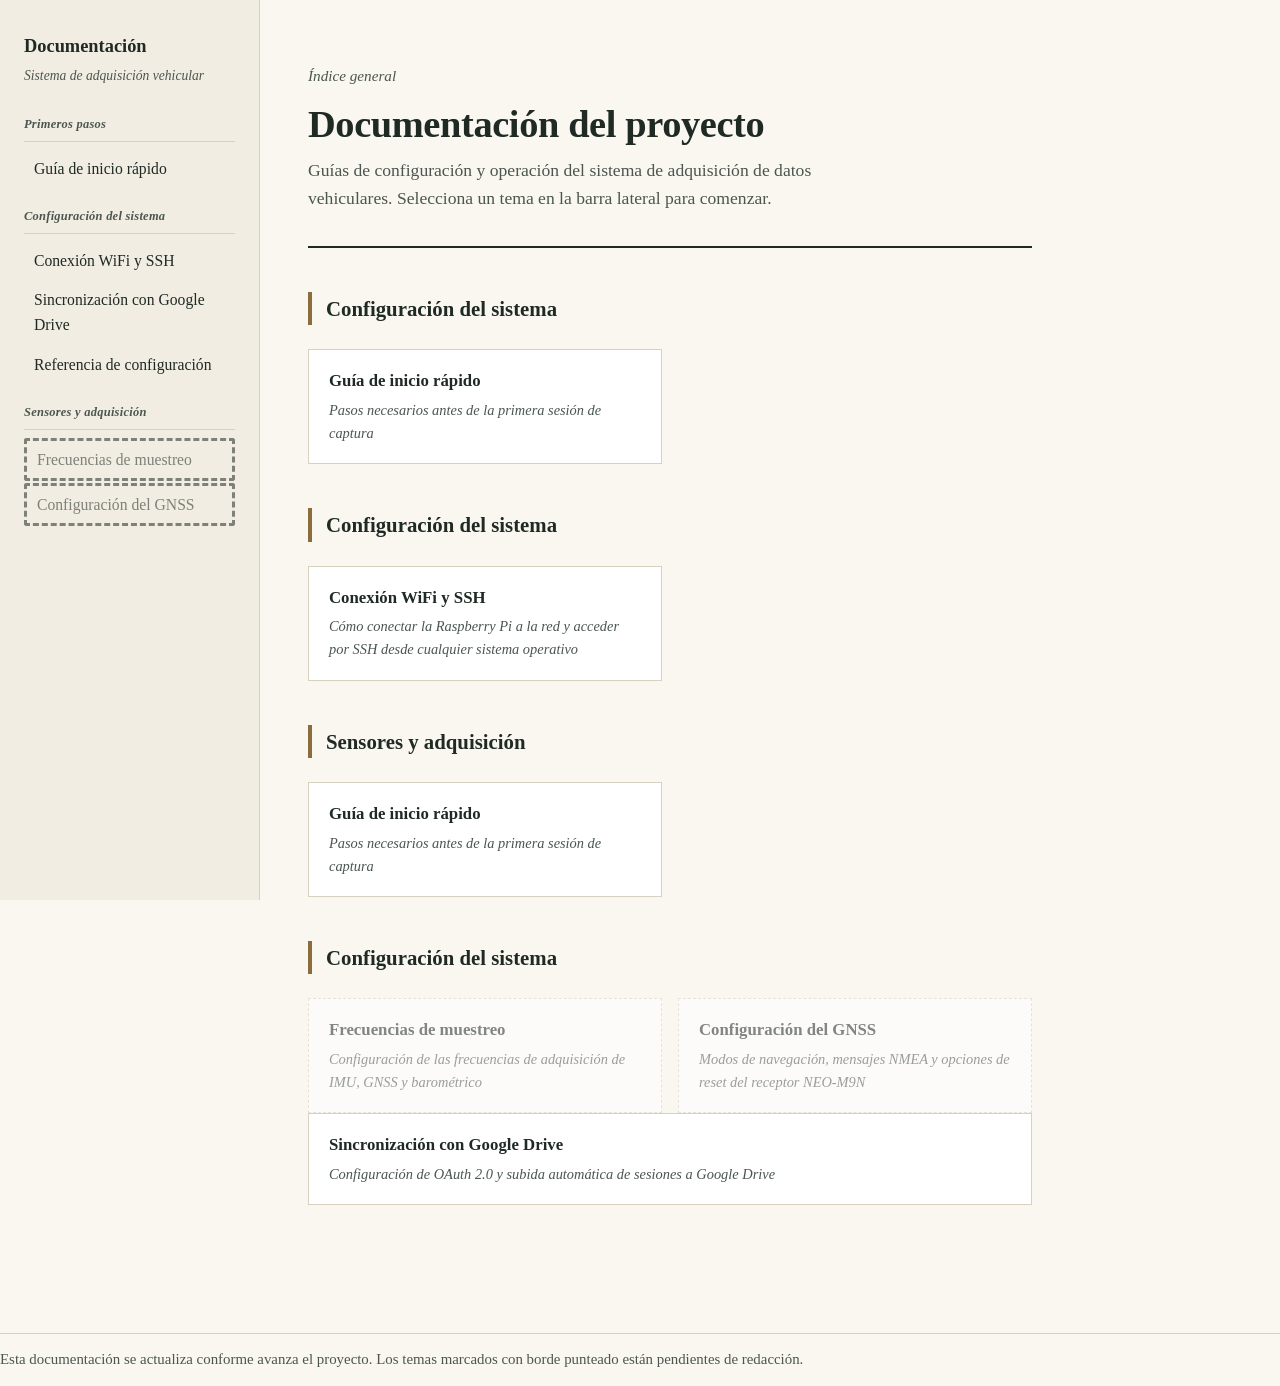
==== index.html @ 30e9092e "Agregando primera versión de documentación html del proyecto" ====
<!DOCTYPE html>
<html lang="es">
<head>
<meta charset="UTF-8">
<meta name="viewport" content="width=device-width, initial-scale=1.0">
<title>Documentación · Sistema de Adquisición Vehicular</title>
<link rel="stylesheet" href="assets/style.css">
</head>
<body>
<div class="layout">

  <!-- ============ SIDEBAR ============ -->
  <aside class="sidebar">
    <div class="brand">Documentación</div>
    <div class="brand-sub">Sistema de adquisición vehicular</div>

    <nav>
      <h4>Primeros pasos</h4>
      <ul>
        <li><a href="temas/inicio_rapido.html">Guía de inicio rápido</a></li>
      </ul>
      <h4>Configuración del sistema</h4>
      <ul>
        <li><a href="temas/conexion_wifi.html">Conexión WiFi y SSH</a></li>
        <li><a href="temas/sincronizacion_drive.html">Sincronización con Google Drive</a></li>
        <li><a href="temas/referencia_configuracion.html">Referencia de configuración</a></li>
      </ul>

      <h4>Sensores y adquisición</h4>
      <ul>
        <li><a href="#" class="pending">Frecuencias de muestreo</a></li>
        <li><a href="#" class="pending">Configuración del GNSS</a></li>
      </ul>
    </nav>
  </aside>

  <!-- ============ CONTENIDO ============ -->
  <main class="content">
    <header class="page-header">
      <p class="kicker">Índice general</p>
      <h1>Documentación del proyecto</h1>
      <p class="lede">Guías de configuración y operación del sistema de adquisición de datos vehiculares. Selecciona un tema en la barra lateral para comenzar.</p>
    </header>

    <h2>Configuración del sistema</h2>
    <div class="topic-grid">
      <a class="topic-card" href="temas/inicio_rapido.html">
        <div class="topic-title">Guía de inicio rápido</div>
        <div class="topic-desc">Pasos necesarios antes de la primera sesión de captura</div>
      </a>
    </div>

    <h2>Configuración del sistema</h2>
    <div class="topic-grid">
      <a class="topic-card" href="temas/conexion_wifi.html">
        <div class="topic-title">Conexión WiFi y SSH</div>
        <div class="topic-desc">Cómo conectar la Raspberry Pi a la red y acceder por SSH desde cualquier sistema operativo</div>
      </a>
    </div>

    <h2>Sensores y adquisición</h2>
    <div class="topic-grid">
      <a class="topic-card" href="temas/inicio_rapido.html">
        <div class="topic-title">Guía de inicio rápido</div>
        <div class="topic-desc">Pasos necesarios antes de la primera sesión de captura</div>
      </a>
    </div>

    <h2>Configuración del sistema</h2>
    <div class="topic-grid">
      <a class="topic-card pending" href="#">
        <div class="topic-title">Frecuencias de muestreo</div>
        <div class="topic-desc">Configuración de las frecuencias de adquisición de IMU, GNSS y barométrico</div>
      </a>
      <a class="topic-card pending" href="#">
        <div class="topic-title">Configuración del GNSS</div>
        <div class="topic-desc">Modos de navegación, mensajes NMEA y opciones de reset del receptor NEO-M9N</div>
      </a>
    </div>

    <a class="topic-card" href="temas/sincronizacion_drive.html">
        <div class="topic-title">Sincronización con Google Drive</div>
        <div class="topic-desc">Configuración de OAuth 2.0 y subida automática de sesiones a Google Drive</div>
      </a>
    </div>

    <p class="note" style="margin-top:32px;">Esta documentación se actualiza conforme avanza el proyecto. Los temas marcados con borde punteado están pendientes de redacción.</p>
  </main>

</div>
</body>
</html>
---- assets/style.css ----
:root{
  --paper:#faf7f1;
  --ink:#1f2a24;
  --ink-soft:#4a564f;
  --rule:#d8d0c0;
  --accent:#8a6d3b;
  --accent-soft:#efe6d4;
  --formula-bg:#f1ece0;
  --pos:#3f6b4a;
  --neg:#a4443a;
  --sidebar-w:260px;
}
*{box-sizing:border-box;}
html,body{margin:0;padding:0;}
body{
  background:var(--paper);
  color:var(--ink);
  font-family:"Iowan Old Style","Palatino Linotype",Palatino,Georgia,serif;
  line-height:1.6;
}

/* ---------- Layout general: sidebar + contenido ---------- */
.layout{
  display:flex;
  min-height:100vh;
}

.sidebar{
  width:var(--sidebar-w);
  flex-shrink:0;
  background:#f2ede2;
  border-right:1px solid var(--rule);
  padding:32px 24px;
  position:sticky;
  top:0;
  height:100vh;
  overflow-y:auto;
}
.sidebar .brand{
  font-size:1.15rem;
  font-weight:600;
  margin-bottom:4px;
}
.sidebar .brand-sub{
  font-size:0.85rem;
  font-style:italic;
  color:var(--ink-soft);
  margin-bottom:28px;
}
.sidebar nav h4{
  font-size:0.78rem;
  text-transform:none;
  letter-spacing:0.02em;
  color:var(--ink-soft);
  font-style:italic;
  margin:20px 0 8px 0;
  border-bottom:1px solid var(--rule);
  padding-bottom:6px;
}
.sidebar nav ul{
  list-style:none;
  margin:0 0 4px 0;
  padding:0;
}
.sidebar nav li{margin-bottom:2px;}
.sidebar nav a{
  display:block;
  padding:6px 10px;
  border-radius:3px;
  color:var(--ink);
  text-decoration:none;
  font-size:0.98rem;
}
.sidebar nav a:hover{
  background:var(--accent-soft);
}
.sidebar nav a.active{
  background:var(--accent);
  color:#fff;
}

.content{
  flex:1;
  padding:64px 48px 96px;
  max-width:820px;
}

@media (max-width:800px){
  .layout{flex-direction:column;}
  .sidebar{
    width:100%;
    height:auto;
    position:relative;
    border-right:none;
    border-bottom:1px solid var(--rule);
  }
  .content{padding:36px 24px 64px;}
}

/* ---------- Estilos de contenido (compartidos entre temas) ---------- */
header.page-header{
  border-bottom:2px solid var(--ink);
  padding-bottom:20px;
  margin-bottom:40px;
}
header.page-header .kicker{
  font-style:italic;
  color:var(--ink-soft);
  font-size:0.95rem;
  margin:0 0 6px 0;
}
h1{font-size:2.4rem;margin:0;letter-spacing:-0.01em;}
h2{
  font-size:1.3rem;
  margin:44px 0 12px 0;
  border-left:4px solid var(--accent);
  padding-left:14px;
}
h3{font-size:1.02rem;margin:22px 0 8px 0;color:var(--accent);}
p{margin:0 0 14px 0;font-size:1.03rem;}
.lede{font-size:1.1rem;color:var(--ink-soft);max-width:60ch;}

.formula{
  background:var(--formula-bg);
  border:1px solid var(--rule);
  border-radius:2px;
  padding:20px 24px;
  margin:16px 0;
  font-family:"Cambria Math","Georgia",serif;
  font-size:1.2rem;
  text-align:center;
  overflow-x:auto;
}
.formula .label{
  display:block;
  font-family:"Iowan Old Style",Georgia,serif;
  font-style:italic;
  font-size:0.82rem;
  color:var(--ink-soft);
  text-align:left;
  margin-bottom:8px;
}
sup{font-size:0.7em;}
.frac{display:inline-block;vertical-align:middle;text-align:center;}
.frac > span{display:block;padding:0 6px;}
.frac .num{border-bottom:1.5px solid var(--ink);padding-bottom:3px;}
.frac .den{padding-top:3px;}

table{width:100%;border-collapse:collapse;margin:16px 0 8px 0;font-size:0.98rem;}
th,td{text-align:left;padding:9px 12px;border-bottom:1px solid var(--rule);}
th{font-style:italic;color:var(--ink-soft);font-weight:normal;border-bottom:2px solid var(--ink);}
.sign-pos{color:var(--pos);font-weight:600;}
.sign-neg{color:var(--neg);font-weight:600;}

.example{
  background:var(--accent-soft);
  border-left:4px solid var(--accent);
  padding:18px 22px;
  margin:16px 0;
}
.example h3{margin-top:0;color:var(--ink);}
.example table{margin-top:10px;}
.example th,.example td{border-bottom:1px solid #ddd0af;}

ul, ol{margin:0 0 14px 0;padding-left:22px;}
li{margin-bottom:6px;}

.note{
  font-size:0.93rem;
  color:var(--ink-soft);
  border-top:1px solid var(--rule);
  padding-top:14px;
  margin-top:14px;
}

.callout{
  border:1px solid var(--ink);
  padding:14px 18px;
  margin:18px 0;
  position:relative;
}
.callout .tag{
  position:absolute;
  top:-11px;
  left:16px;
  background:var(--paper);
  padding:0 8px;
  font-style:italic;
  font-size:0.85rem;
  color:var(--ink-soft);
}

.page-footer{
  margin-top:52px;
  padding-top:16px;
  border-top:2px solid var(--ink);
  font-size:0.88rem;
  color:var(--ink-soft);
  font-style:italic;
}

.topic-grid{
  display:grid;
  grid-template-columns:1fr 1fr;
  gap:16px;
  margin-top:24px;
}
.topic-card{
  display:block;
  border:1px solid var(--rule);
  padding:18px 20px;
  text-decoration:none;
  color:var(--ink);
  background:#fff;
}
.topic-card:hover{border-color:var(--accent);}
.topic-card .topic-title{font-size:1.05rem;font-weight:600;margin-bottom:4px;}
.topic-card .topic-desc{font-size:0.9rem;color:var(--ink-soft);font-style:italic;}
.pending{
  opacity:0.55;
  border-style:dashed;
}

/* ---------- Bloques de código ---------- */
.code-block{
  background:#20261f;
  border-radius:3px;
  margin:16px 0;
  overflow:hidden;
  font-family:"SF Mono","Fira Code",Consolas,Menlo,monospace;
  font-size:0.9rem;
}
.code-block .code-label{
  background:#141a13;
  color:#a8b3a2;
  font-family:"Iowan Old Style",Georgia,serif;
  font-style:italic;
  font-size:0.8rem;
  padding:8px 16px;
}
.code-block pre{
  margin:0;
  padding:16px 20px;
  overflow-x:auto;
  color:#e9ecdf;
  line-height:1.55;
}
.code-block code{background:none;padding:0;}
.code-block .cm{color:#7f8c76;}
.code-block .kw{color:#e0a458;}
.code-block .fn{color:#9fc6e0;}
.code-block .st{color:#c3d69b;}
.code-block .nb{color:#d9a5a0;}

.code-out{
  background:#f1ece0;
  border:1px solid var(--rule);
  border-top:none;
  font-family:"SF Mono","Fira Code",Consolas,Menlo,monospace;
  font-size:0.85rem;
  padding:14px 20px;
  white-space:pre;
  overflow-x:auto;
  color:var(--ink-soft);
}
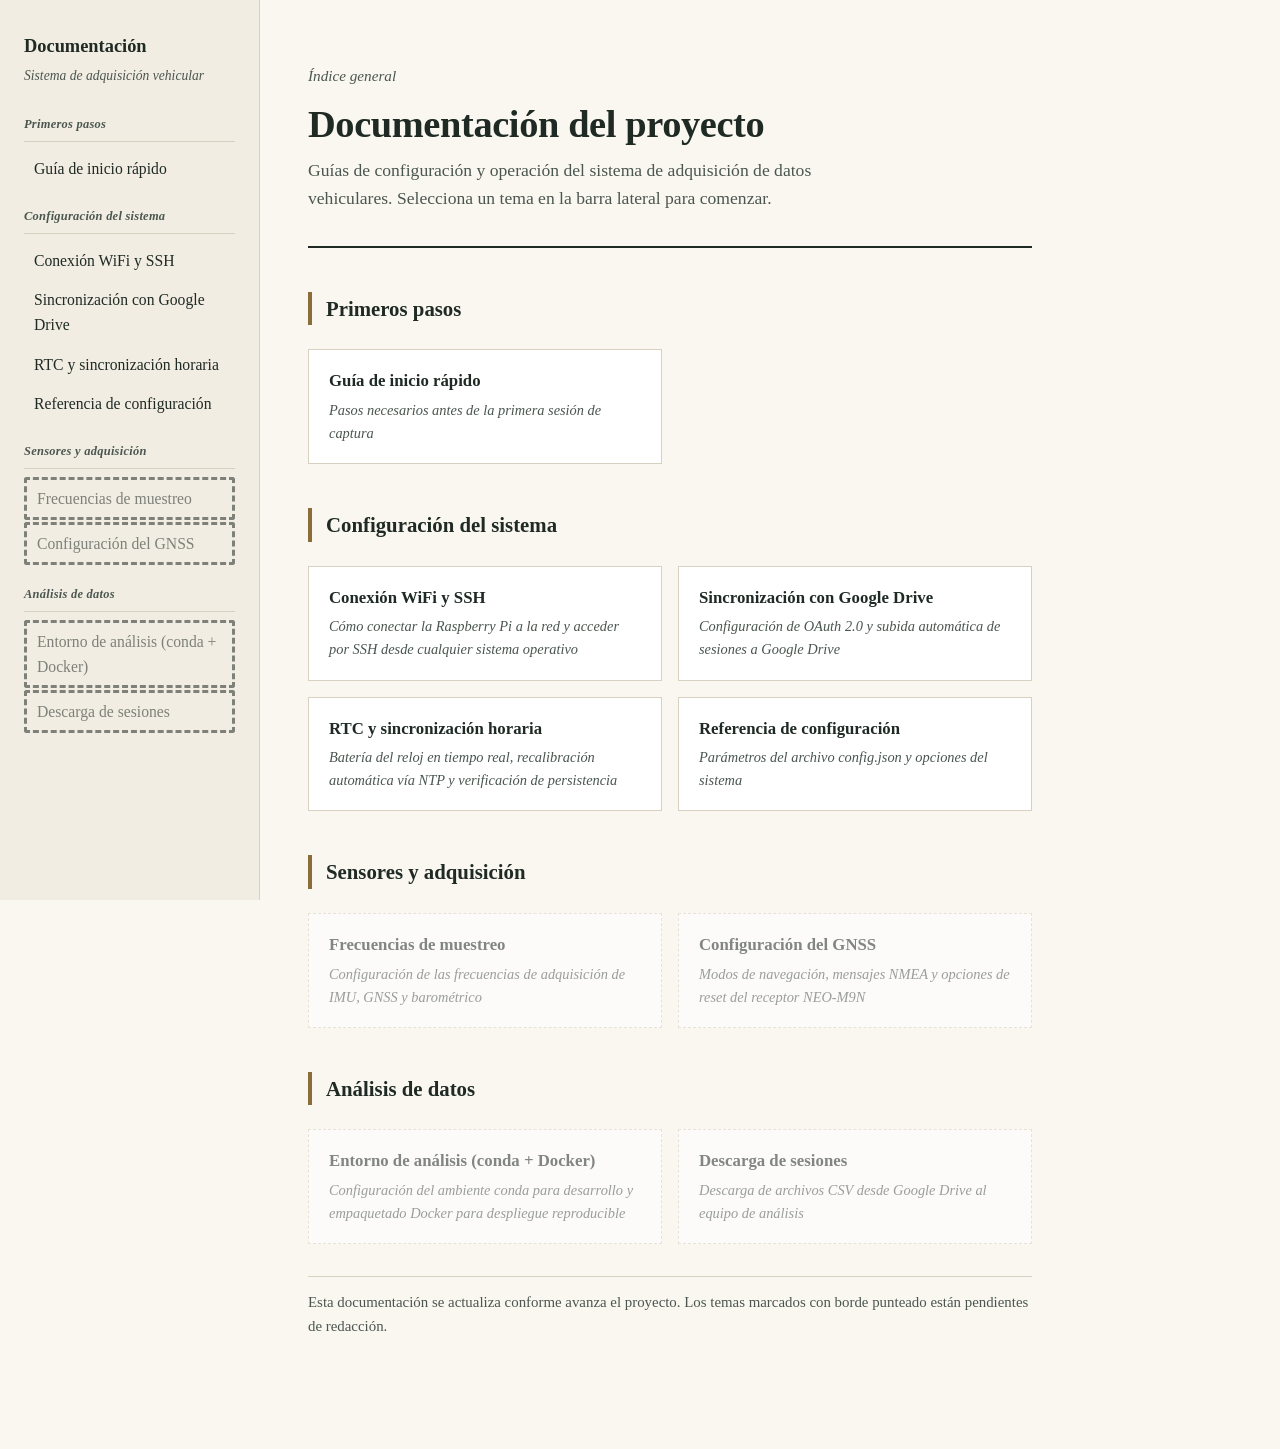
==== commit 725b2ade: "Agrega RTC, sección análisis y unifica sidebars - Nueva página: temas/rtc_sincronizacion.html   Docu" ====
--- a/index.html
+++ b/index.html
@@ -19,10 +19,12 @@
       <ul>
         <li><a href="temas/inicio_rapido.html">Guía de inicio rápido</a></li>
       </ul>
+
       <h4>Configuración del sistema</h4>
       <ul>
         <li><a href="temas/conexion_wifi.html">Conexión WiFi y SSH</a></li>
         <li><a href="temas/sincronizacion_drive.html">Sincronización con Google Drive</a></li>
+        <li><a href="temas/rtc_sincronizacion.html">RTC y sincronización horaria</a></li>
         <li><a href="temas/referencia_configuracion.html">Referencia de configuración</a></li>
       </ul>
 
@@ -30,6 +32,12 @@
       <ul>
         <li><a href="#" class="pending">Frecuencias de muestreo</a></li>
         <li><a href="#" class="pending">Configuración del GNSS</a></li>
+      </ul>
+
+      <h4>Análisis de datos</h4>
+      <ul>
+        <li><a href="#" class="pending">Entorno de análisis (conda + Docker)</a></li>
+        <li><a href="#" class="pending">Descarga de sesiones</a></li>
       </ul>
     </nav>
   </aside>
@@ -42,7 +50,7 @@
       <p class="lede">Guías de configuración y operación del sistema de adquisición de datos vehiculares. Selecciona un tema en la barra lateral para comenzar.</p>
     </header>
 
-    <h2>Configuración del sistema</h2>
+    <h2>Primeros pasos</h2>
     <div class="topic-grid">
       <a class="topic-card" href="temas/inicio_rapido.html">
         <div class="topic-title">Guía de inicio rápido</div>
@@ -56,17 +64,21 @@
         <div class="topic-title">Conexión WiFi y SSH</div>
         <div class="topic-desc">Cómo conectar la Raspberry Pi a la red y acceder por SSH desde cualquier sistema operativo</div>
       </a>
+      <a class="topic-card" href="temas/sincronizacion_drive.html">
+        <div class="topic-title">Sincronización con Google Drive</div>
+        <div class="topic-desc">Configuración de OAuth 2.0 y subida automática de sesiones a Google Drive</div>
+      </a>
+      <a class="topic-card" href="temas/rtc_sincronizacion.html">
+        <div class="topic-title">RTC y sincronización horaria</div>
+        <div class="topic-desc">Batería del reloj en tiempo real, recalibración automática vía NTP y verificación de persistencia</div>
+      </a>
+      <a class="topic-card" href="temas/referencia_configuracion.html">
+        <div class="topic-title">Referencia de configuración</div>
+        <div class="topic-desc">Parámetros del archivo config.json y opciones del sistema</div>
+      </a>
     </div>
 
     <h2>Sensores y adquisición</h2>
-    <div class="topic-grid">
-      <a class="topic-card" href="temas/inicio_rapido.html">
-        <div class="topic-title">Guía de inicio rápido</div>
-        <div class="topic-desc">Pasos necesarios antes de la primera sesión de captura</div>
-      </a>
-    </div>
-
-    <h2>Configuración del sistema</h2>
     <div class="topic-grid">
       <a class="topic-card pending" href="#">
         <div class="topic-title">Frecuencias de muestreo</div>
@@ -78,9 +90,15 @@
       </a>
     </div>
 
-    <a class="topic-card" href="temas/sincronizacion_drive.html">
-        <div class="topic-title">Sincronización con Google Drive</div>
-        <div class="topic-desc">Configuración de OAuth 2.0 y subida automática de sesiones a Google Drive</div>
+    <h2>Análisis de datos</h2>
+    <div class="topic-grid">
+      <a class="topic-card pending" href="#">
+        <div class="topic-title">Entorno de análisis (conda + Docker)</div>
+        <div class="topic-desc">Configuración del ambiente conda para desarrollo y empaquetado Docker para despliegue reproducible</div>
+      </a>
+      <a class="topic-card pending" href="#">
+        <div class="topic-title">Descarga de sesiones</div>
+        <div class="topic-desc">Descarga de archivos CSV desde Google Drive al equipo de análisis</div>
       </a>
     </div>
 
--- a/assets/style.css
+++ b/assets/style.css
@@ -190,6 +190,19 @@
   color:var(--ink-soft);
 }
 
+.callout-warn{
+  border-color:var(--neg);
+}
+.callout-warn .tag{
+  color:var(--neg);
+}
+.callout-ok{
+  border-color:var(--pos);
+}
+.callout-ok .tag{
+  color:var(--pos);
+}
+
 .page-footer{
   margin-top:52px;
   padding-top:16px;
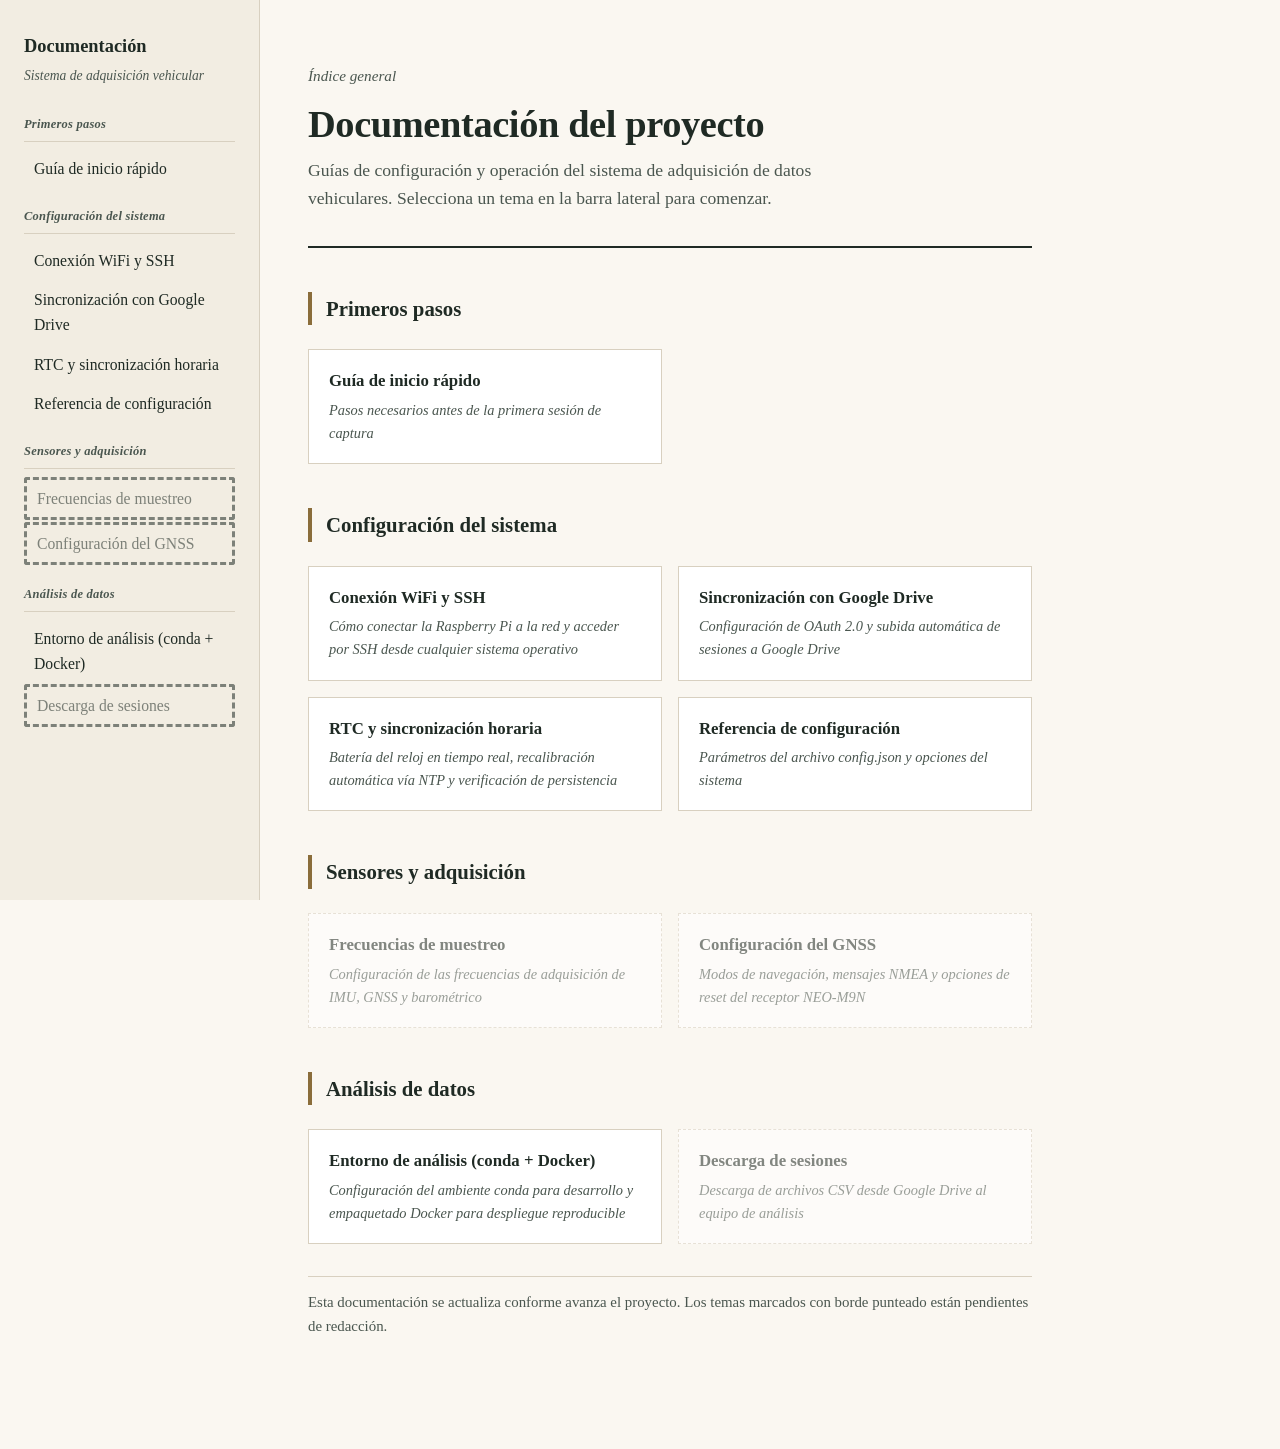
==== commit 76de6b86: "Agrega página entorno de análisis con diagramas SVG - Nueva página: temas/entorno_analisis.html   Do" ====
--- a/index.html
+++ b/index.html
@@ -36,7 +36,7 @@
 
       <h4>Análisis de datos</h4>
       <ul>
-        <li><a href="#" class="pending">Entorno de análisis (conda + Docker)</a></li>
+        <li><a href="temas/entorno_analisis.html">Entorno de análisis (conda + Docker)</a></li>
         <li><a href="#" class="pending">Descarga de sesiones</a></li>
       </ul>
     </nav>
@@ -92,7 +92,7 @@
 
     <h2>Análisis de datos</h2>
     <div class="topic-grid">
-      <a class="topic-card pending" href="#">
+      <a class="topic-card" href="temas/entorno_analisis.html">
         <div class="topic-title">Entorno de análisis (conda + Docker)</div>
         <div class="topic-desc">Configuración del ambiente conda para desarrollo y empaquetado Docker para despliegue reproducible</div>
       </a>
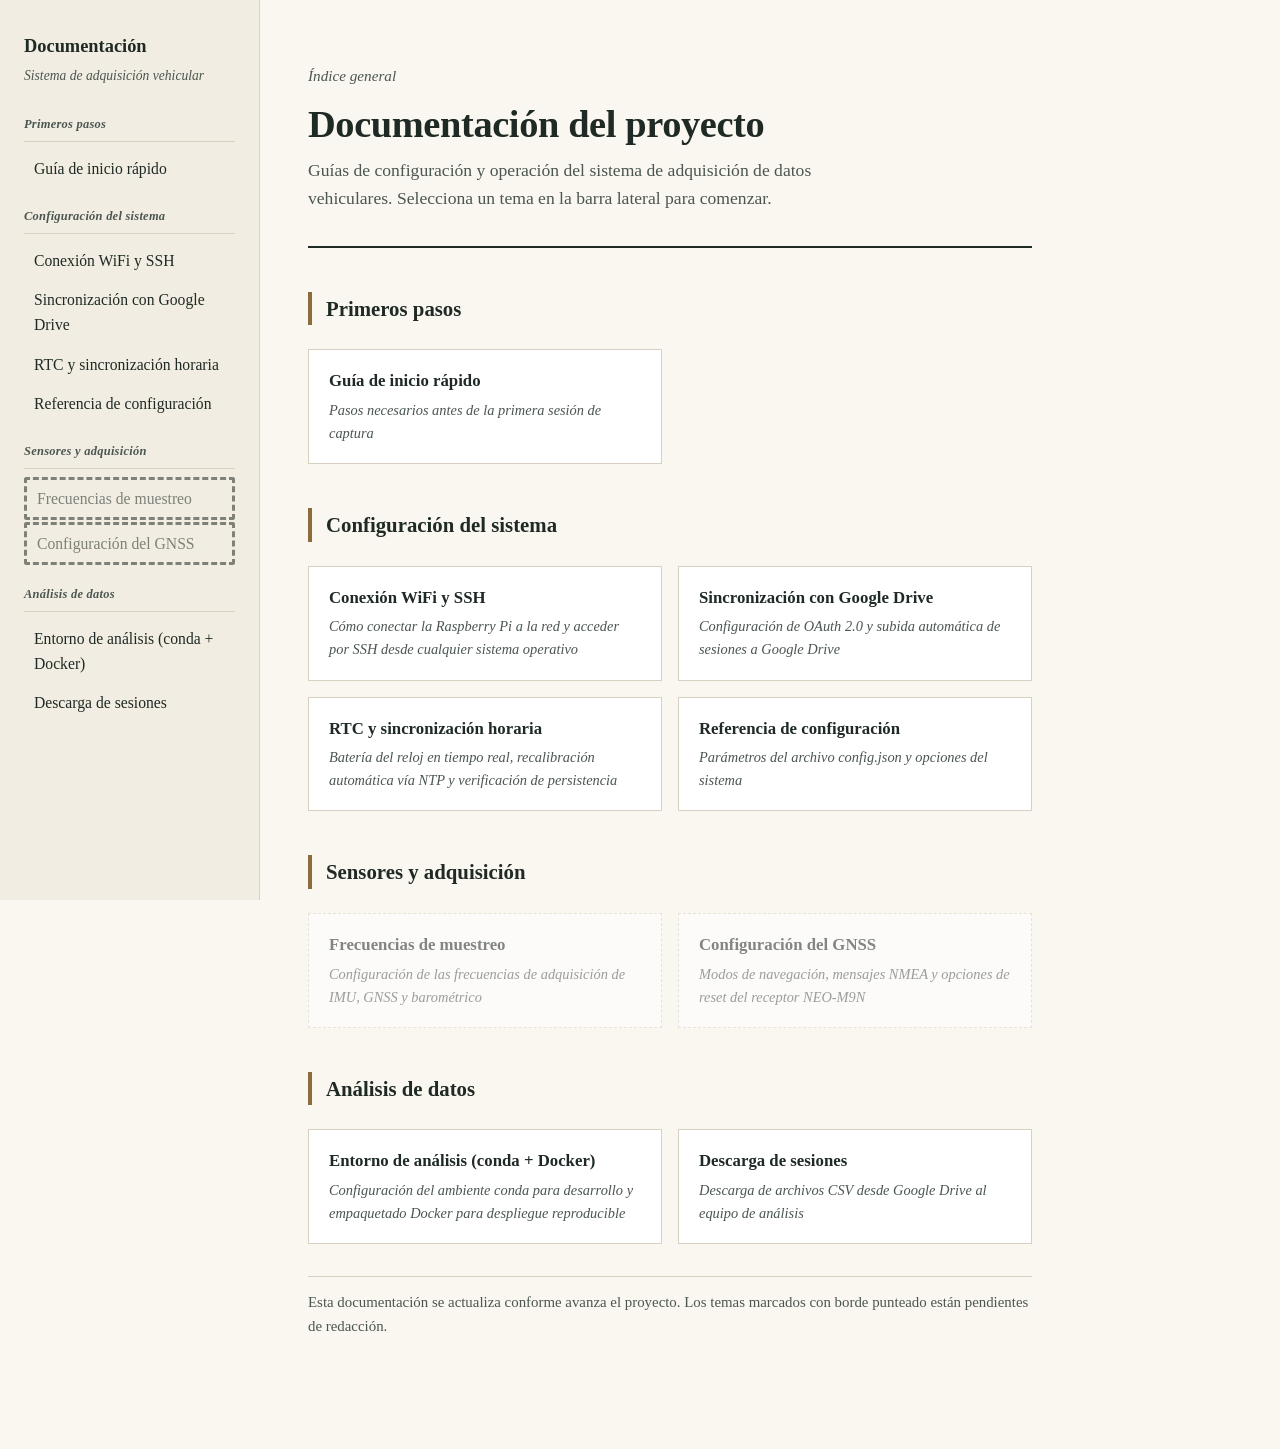
==== commit 589ca880: "docs: página de descarga de sesiones y activar enlace en sidebar - Nuevo: temas/descarga_sesiones.ht" ====
--- a/index.html
+++ b/index.html
@@ -37,7 +37,7 @@
       <h4>Análisis de datos</h4>
       <ul>
         <li><a href="temas/entorno_analisis.html">Entorno de análisis (conda + Docker)</a></li>
-        <li><a href="#" class="pending">Descarga de sesiones</a></li>
+        <li><a href="temas/descarga_sesiones.html">Descarga de sesiones</a></li>
       </ul>
     </nav>
   </aside>
@@ -96,7 +96,7 @@
         <div class="topic-title">Entorno de análisis (conda + Docker)</div>
         <div class="topic-desc">Configuración del ambiente conda para desarrollo y empaquetado Docker para despliegue reproducible</div>
       </a>
-      <a class="topic-card pending" href="#">
+      <a class="topic-card" href="temas/descarga_sesiones.html">
         <div class="topic-title">Descarga de sesiones</div>
         <div class="topic-desc">Descarga de archivos CSV desde Google Drive al equipo de análisis</div>
       </a>
